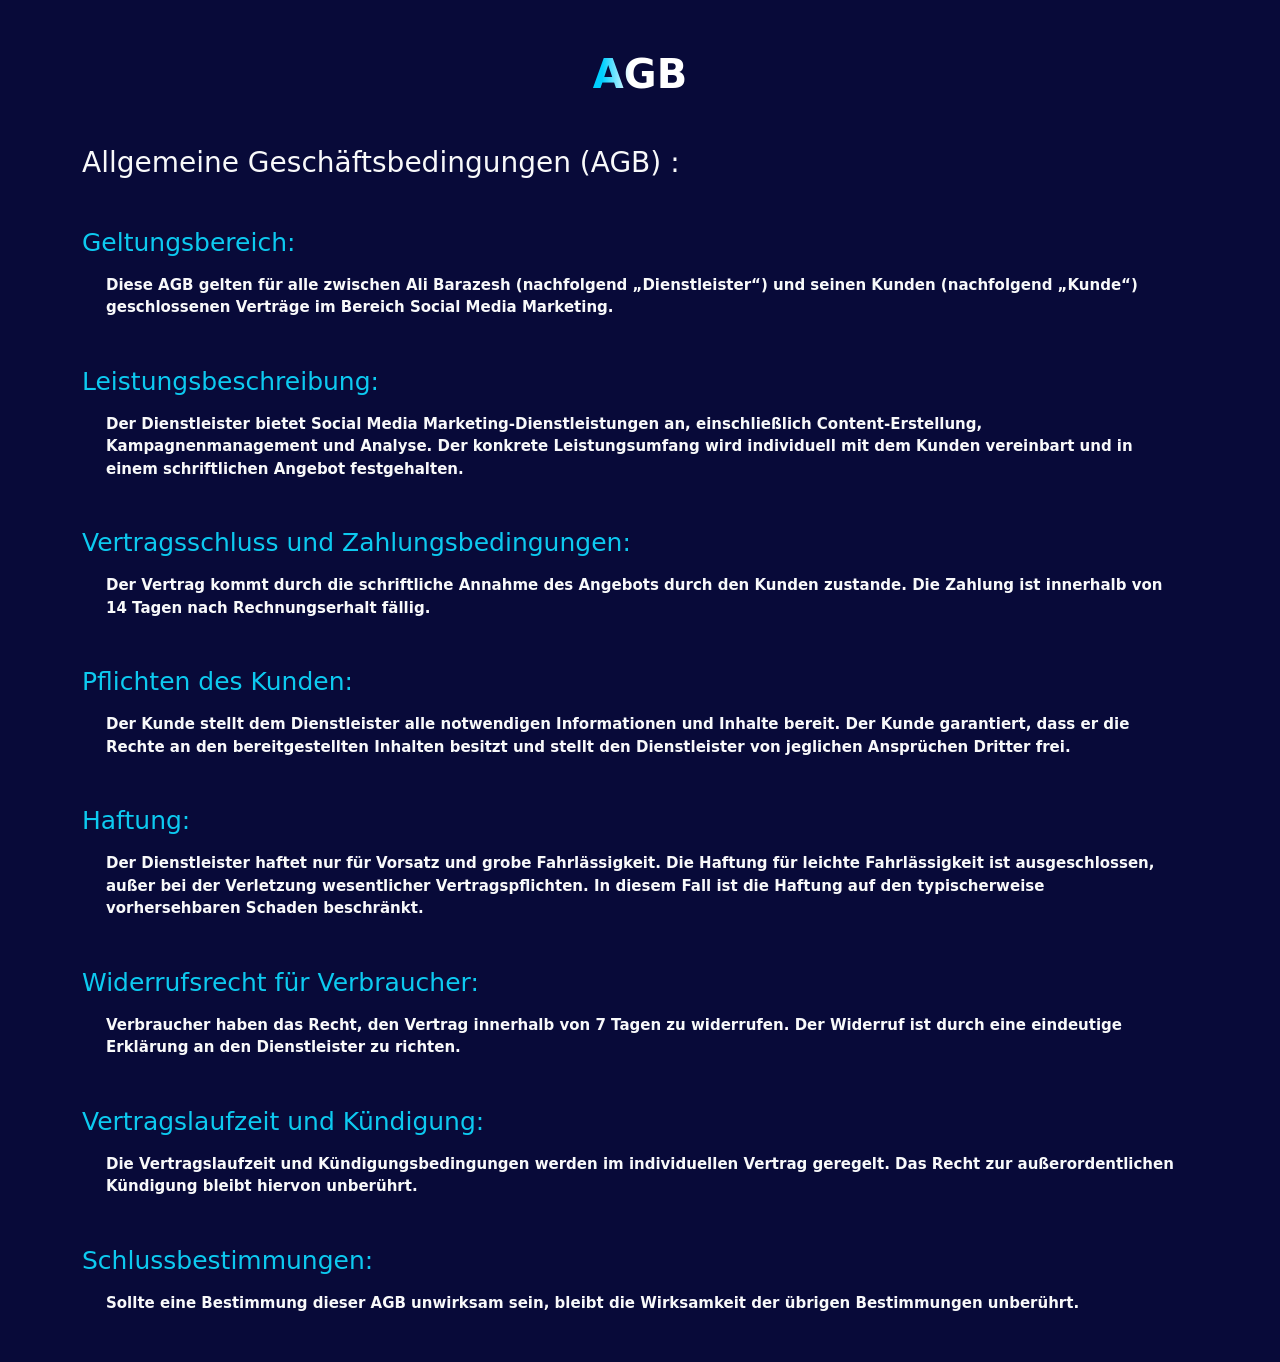
==== routes/AGB.html @ bdfd29e9 "13Nov" ====
<!DOCTYPE html>
<html lang="de">
  <head>
    <meta charset="UTF-8" />
    <meta name="viewport" content="width=device-width, initial-scale=1.0" />
    <link rel="stylesheet" href="../css/bootstrap.min.css" />
    <link rel="stylesheet" href="../css/style.css" />
    <link rel="stylesheet" href="../css/responsive.css" />
    <title>Allgemeine Geschäftsbedingungen</title>
    <meta
      name="description"
      content="Viral mit Ali – Allgemeine Geschäftsbedingungen"
    />
    <!-- Favicon -->
    <link rel="shortcut icon" href="../public/images/viral-marketing-fav.png" />
  </head>
  <body>
    <div class="container impressum">
      <div>
        <h1
          class="fw-bold text-light text-center w-100 h-100"
          style="margin-top: 50px !important"
        >
          <span class="gradient-title">AGB</span>
        </h1>
        <h2 class="text-light fs-3 my-5">Allgemeine Geschäftsbedingungen (AGB) :</h2>
      </div>
      <div class="mt-5">
        <h4 class="text-info impressum-title">Geltungsbereich:</h4>
        <div class="mx-4 mt-3">
          <p class="text-light">
            Diese AGB gelten für alle zwischen Ali Barazesh (nachfolgend
            „Dienstleister“) und seinen Kunden (nachfolgend „Kunde“)
            geschlossenen Verträge im Bereich Social Media Marketing.
          </p>
        </div>
      </div>

      <div class="mt-5">
        <h4 class="text-info impressum-title">Leistungsbeschreibung:</h4>
        <div class="mx-4 mt-3">
          <p class="text-light">
            Der Dienstleister bietet Social Media Marketing-Dienstleistungen an,
            einschließlich Content-Erstellung, Kampagnenmanagement und Analyse.
            Der konkrete Leistungsumfang wird individuell mit dem Kunden
            vereinbart und in einem schriftlichen Angebot festgehalten.
          </p>
        </div>
      </div>

      <div class="mt-5">
        <h4 class="text-info impressum-title">
          Vertragsschluss und Zahlungsbedingungen:
        </h4>
        <div class="mx-4 mt-3">
          <p class="text-light">
            Der Vertrag kommt durch die schriftliche Annahme des Angebots durch
            den Kunden zustande. Die Zahlung ist innerhalb von 14 Tagen nach
            Rechnungserhalt fällig.
          </p>
        </div>
      </div>

      <div class="mt-5">
        <h4 class="text-info impressum-title">Pflichten des Kunden:</h4>
        <div class="mx-4 mt-3">
          <p class="text-light">
            Der Kunde stellt dem Dienstleister alle notwendigen Informationen
            und Inhalte bereit. Der Kunde garantiert, dass er die Rechte an den
            bereitgestellten Inhalten besitzt und stellt den Dienstleister von
            jeglichen Ansprüchen Dritter frei.
          </p>
        </div>
      </div>

      <div class="mt-5">
        <h4 class="text-info impressum-title">Haftung:</h4>
        <div class="mx-4 mt-3">
          <p class="text-light">
            Der Dienstleister haftet nur für Vorsatz und grobe Fahrlässigkeit.
            Die Haftung für leichte Fahrlässigkeit ist ausgeschlossen, außer bei
            der Verletzung wesentlicher Vertragspflichten. In diesem Fall ist
            die Haftung auf den typischerweise vorhersehbaren Schaden
            beschränkt.
          </p>
        </div>
      </div>

      <div class="mt-5">
        <h4 class="text-info impressum-title">
          Widerrufsrecht für Verbraucher:
        </h4>
        <div class="mx-4 mt-3">
          <p class="text-light">
            Verbraucher haben das Recht, den Vertrag innerhalb von 7 Tagen zu
            widerrufen. Der Widerruf ist durch eine eindeutige Erklärung an den
            Dienstleister zu richten.
          </p>
        </div>
      </div>

      <div class="mt-5">
        <h4 class="text-info impressum-title">
          Vertragslaufzeit und Kündigung:
        </h4>
        <div class="mx-4 mt-3">
          <p class="text-light">
            Die Vertragslaufzeit und Kündigungsbedingungen werden im
            individuellen Vertrag geregelt. Das Recht zur außerordentlichen
            Kündigung bleibt hiervon unberührt.
          </p>
        </div>
      </div>

      <div class="mt-5">
        <h4 class="text-info impressum-title">Schlussbestimmungen:</h4>
        <div class="mx-4 mt-3 mb-5">
          <p class="text-light">
            Sollte eine Bestimmung dieser AGB unwirksam sein, bleibt die
            Wirksamkeit der übrigen Bestimmungen unberührt.
          </p>
        </div>
      </div>
    </div>
  </body>
</html>
---- css/style.css ----
/* Global config  */

/* font  */
:root {
  --pink-blue: linear-gradient(
    90deg,
    rgba(255, 42, 145, 1) 1%,
    rgba(13, 225, 253, 1) 100%
  );
  --pink-blue-light: linear-gradient(
    90deg,
    rgba(96, 40, 88, 1) 0%,
    rgba(41, 119, 176, 1) 100%
  );
  --darkBlue-lightBlue: linear-gradient(
    90deg,
    rgba(8, 1, 111, 1) 29%,
    rgba(0, 229, 255, 1) 100%
  );
}

* {
  margin: 0;
  padding: 0;
  box-sizing: border-box;
  animation-duration: 1s;
  animation-delay: 0s;
}

html {
  scroll-behavior: smooth;
}

body {
  background-color: #080a39;
  overflow-x: hidden;
}

i {
  cursor: pointer;
}

#register {
  background: var(--pink-blue);
  color: white;
  font-weight: bold;
  border: none;
}

.register-btn {
  font-size: 18px;
}

section,
footer {
  margin-top: 200px;
}

.title {
  font-size: 35px;
}

.gradient-title {
  font-weight: bold;
  background: linear-gradient(
    to right,
    #00cfff 10%,
    #00cfff 2%,
    #ffffff 40%,
    #ffffff 100%
  );
  -webkit-background-clip: text;
  -webkit-text-fill-color: transparent;
}

/* preloader  */

#preloader {
  background-color: #080a39;
  position: fixed;
  display: flex;
  align-items: center;
  justify-content: center;
  top: 0;
  bottom: 0;
  left: 0;
  right: 0;
  z-index: 99999;
}

#status {
  position: relative;
  width: 70px;
  height: 70px;
  border-radius: 50%;
}

#status::before,
#status::after {
  content: "";
  position: absolute;
  border-radius: inherit;
}

#status::before {
  width: 100%;
  height: 100%;
  background-image: linear-gradient(0deg, #ff00cc 0%, #333399 100%);
  animation: preloader 0.5s infinite linear;
}

#status::after {
  width: 85%;
  height: 85%;
  background-color: #080a39;
  top: 50%;
  left: 50%;
  transform: translate(-50%, -50%);
}

@keyframes preloader {
  to {
    transform: rotate(360deg);
  }
}

/* scrollbar hidden */

html::-webkit-scrollbar {
  display: none;
}

html {
  -ms-overflow-style: none;
  scrollbar-width: none;
}

/* Header  */

.navbar-brand {
  font-size: 27px;
  font-weight: 900;
}

.nav-item a {
  font-weight: 600;
  font-size: 14px;
  color: #fff;
}

.hover-underline-animation {
  display: inline-block;
  position: relative;
}

.hover-underline-animation::after {
  content: "";
  position: absolute;
  width: 100%;
  transform: scaleX(0);
  height: 2.5px;
  bottom: 0;
  left: 0;
  background-color: #f41313;
  transform-origin: bottom right;
  transition: transform 0.3s ease-out;
}

.hover-underline-animation:hover::after {
  transform: scaleX(1);
  transform-origin: bottom right;
}

.white-nav-top {
  background: rgba(0, 0, 0, 0.2);
  backdrop-filter: blur(9px) !important;
  color: white;
  padding: 10px 0;
  z-index: 99998;
}

.nav-link {
  color: white;
}

.nav-link:hover {
  color: #fff;
}

.active-link {
  color: #fff !important;
}
.active-link.active {
  border-bottom: 2.5px solid #f41313;
  padding-bottom: 6px;
}

.navbar-collapse ul li {
  margin-right: 20px;
}

.header {
  width: 100vw;
  height: 100dvh;
  overflow-y: scroll;
  background-image: url("../public/images/landing.svg");
  background-position: center;
  background-repeat: no-repeat;
  background-size: cover;
  object-fit: cover;
  /* scrollbar-width: none; */
  position: relative;
}


.content{
  width: 100%;
  position: sticky;
  top: 0;
  z-index: 2;
}

.header::before {
  content: "";
  position: absolute;
  top: 0;
  left: 0;
  width: 100%;
  height: 200dvh;
  background-color: rgba(0, 0, 255, 0.23);
  z-index: 1;
}

.left-content {
  background: rgba(255, 255, 255, 0.2);
  backdrop-filter: blur(9px);
  width: 79%;
  height: 100dvh;
  margin-left: 50px;
}

.right-content {
  width: 100%;
  height: 100dvh;
  z-index: 5;
  padding-left: 90px;
}

.landing {
  width: 100%;
  height: 100dvh !important;
}

.overlay-img {
  position: absolute;
  bottom: 0;
  left: 33%;
  z-index: 77;
}

.overlay-img img {
  width: 280px;
  height: 130px;
}

.navbar-toggler-icon {
  background-image: url("data:image/svg+xml,%3csvg xmlns='http://www.w3.org/2000/svg' viewBox='0 0 30 30'%3e%3cpath stroke='rgba(255, 0, 0, 1)' stroke-linecap='round' stroke-miterlimit='10' stroke-width='2' d='M4 7h22M4 15h22M4 23h22'/%3e%3c/svg%3e") !important;
  z-index: 99;
}

.header-btn {
  margin-top: 30px;
}
.header-btn:hover {
  color: white !important;
}

/* scroll-mobile  */

.scroll-mobile-video {
  width: 300px;
  height: 600px;
  z-index: 99;
  /* backdrop-filter: blur(9px); */

}
.scroll-mobile {
  display: flex;
  align-items: center;
  justify-content: center;
  z-index: 100;
  padding: 50px;
  width: 100%;
}

/* Introduction */

.introduction-video {
  margin-top: -140px;
}

.introduction-lable {
  color: #01cbee;
  margin-right: 5px;
  font-size: 20px;
}

.introduce-text {
  font-size: 17px;
  line-height: 30px;
}

/* Platform  */

@keyframes slide {
  from {
    transform: translateX(0);
  }
  to {
    transform: translateX(-100%);
  }
}

.logos {
  overflow: hidden;
  padding: 30px 0;
  background: transparent;
  white-space: nowrap;
  position: relative;
}

.logos:before,
.logos:after {
  position: absolute;
  top: 0;
  width: 150px;
  height: 100%;
  content: "";
  z-index: 2;
}

.logos:before {
  left: 0;
  background: linear-gradient(to left, rgba(255, 255, 255, 0), #080a39);
}

.logos:after {
  right: 0;
  background: linear-gradient(to right, rgba(255, 255, 255, 0), #080a39);
}

.logos:hover .logos-slide {
  animation-play-state: paused;
}

.logos-slide {
  display: inline-block;
  animation: 40s slide infinite linear;
}

.logos-slide img {
  height: 50px;
  margin: 0 40px;
}

/* User Priblems  */

.client-logo {
  font-size: 30px;
  background: var(--pink-blue);
}

.chex-icon {
  font-size: 15px;
  margin-right: 15px;
  font-weight: bold;
  border: 2.5px solid;
  border-radius: 50%;
  width: 30px;
  height: 30px;
  display: flex;
  align-items: center;
  justify-content: center;
  padding: 10px;
}

.problem {
  margin-top: 120px;
}

.user-problem-photo {
  width: 350px;
  height: 500px;
}

.problem-titles {
  font-size: 18px;
  font-weight: bold;
}

.problem-texts {
  font-size: 17.5px;
  line-height: 25px;
}

.problem-stats {
  font-size: 25px;
}

/* What Customers Say*/

.img-circle {
  border-radius: 50%;
  width: 90px;
  height: 90px;
  margin-right: 20px;
}

.vertical-heading h5 {
  color: #f05088;
  font-size: 14px;
  font-weight: 600;
  text-transform: uppercase;
  word-spacing: 9px;
  display: inline-block;
  transform: rotate(-90deg);
  -webkit-transform: rotate(-90deg);
  position: relative;
  top: 60px;
  left: -63px;
}

.vertical-heading h2 {
  margin: 0 0 0 35px;
  font-size: 42px;
  font-weight: 700;
  line-height: 45px;
}

#testimonials {
  background: #253071;
  padding-bottom: 45px;
  overflow: visible;
  margin-top: 200px;
}

#testimonials .vertical-heading {
  padding: 80px 0;
  margin-bottom: 50px;
  color: white;
}

#testimonial-slider {
  background: var(--pink-blue-light);
  border-radius: 20px;
}

.testimonial .row {
  margin-bottom: 25px;
}

.testimonial {
  padding: 20px 45px 0 45px;
  color: #fff;
  margin-top: -80px;
  padding-bottom: 28px;
  font-weight: 600;
}

.testimonial h3 {
  font-size: 32px;
}

.testimonial .stars {
  font-size: 20px;
}

.testimonial p {
  margin: 0;
  margin-top: 5px;
  margin-bottom: 20px;
}

.author .author-name-des {
  text-align: left;
}

.author .author-name-des p {
  margin: 0;
}

.footerdot {
  cursor: pointer;
  height: 15px;
  width: 15px;
  margin: 0 2px;
  background-color: #ffffff;
  border-radius: 50%;
  display: inline-block;
  transition: background-color 0.5s ease;
}

.activate,
.footerdot:hover {
  background-color: #01cbee;
}

/* Statistiken */

.number {
  width: 200px;
  padding-bottom: 10px;
  border-bottom: 8px solid transparent;
  border-image: linear-gradient(
    90deg,
    rgba(255, 10, 108, 1) 1%,
    rgba(45, 39, 255, 1) 60%,
    rgba(39, 178, 255, 1) 100%
  );
  border-image-slice: 1;
  font-weight: 700;
  font-size: 40px;
  margin-bottom: 10px;
}

.statistiken-text {
  font-size: 20px;
  font-weight: 700;
}

/* Work Images  */

.wrapper {
  height: 550px;
  overflow: hidden;
  gap: 20px;
}

.card-image {
  flex: 1;
  height: 100%;
  transition: flex 0.8s ease;
  cursor: pointer;
  border-radius: 35px;
}

.card-image:hover {
  flex: 5;
}

.card-1,
.card-2,
.card-3,
.card-4,
.card-5 {
  background-position: center;
  background-size: cover;
  background-repeat: no-repeat;
}

.card-1 {
  background-image: url("../public/images/car-german-5.jpeg");
}
.card-2 {
  background-image: url("../public/images/car-german-4.jpeg");
}
.card-3 {
  background-image: url("../public/images/car-german-3.jpeg");
}
.card-4 {
  background-image: url("../public/images/car-german-5.jpeg");
}
.card-5 {
  background-image: url("../public/images/car-german-5.jpeg");
}

/* Frequent Questions  */

.accordion-button::after {
  display: none;
}

.accordion {
  background: transparent;
  color: #ffffff;
  border: none;
  font-family: Arial, sans-serif;
}

.accordion-item {
  background-color: transparent;
  border: none;
  padding-top: 10px;
}

.accordion-button {
  background-color: transparent;
  color: #ffffff;
  font-size: 1.1rem;
  font-weight: bold;
  padding: 1rem;
  border: none;
  border-image: var(--darkBlue-lightBlue);
  border-image-slice: 1;
  border-bottom: 1px solid transparent;
  position: relative;
}

.accordion-button:not(.collapsed) {
  background-color: transparent;
  color: #ffffff;
  box-shadow: none;
}

.accordion-button::before {
  content: "+";
  font-size: 1.5rem;
  color: #232554;
  background: #00b0ff;
  border-radius: 50%;
  width: 30px;
  height: 30px;
  display: flex;
  align-items: center;
  justify-content: center;
  position: absolute;
  right: 1rem;
  top: 50%;
  transform: translateY(-50%);
  transition: transform 0.3s ease;
}

.accordion-button:not(.collapsed)::before {
  content: "-";
  transform: translateY(-50%) rotate(180deg);
}

.accordion-body {
  background-color: rgba(19, 20, 61, 0.8);
  border-top: 1px solid rgba(255, 255, 255, 0.1);
  padding: 1rem 1.5rem;
  color: #01cbee;
  text-align: justify;
  font-size: 17px;
  line-height: 25px;
}

.question {
  font-size: 17px;
  margin-right: 50px;
}

/* Footer  */

.footer {
  height: 400px;
}

.footer-logo {
  font-size: 30px;
  font-weight: 900;
}

.footer-container {
  position: relative;
  background-position: center;
  background-repeat: no-repeat;
  background-size: cover;
}

.footer-container::before {
  content: "";
  position: absolute;
  top: 0;
  left: 0;
  width: 100%;
  height: 100%;
  background-image: url("../public/images/footer-2.svg");
  background-position: center;
  background-repeat: no-repeat;
  background-size: cover;
  opacity: 0.3;
  z-index: 1;
}

.footer-container .footer {
  position: relative;
  z-index: 2;
}

.footer-text {
  font-weight: bold;
  font-size: 17px;
}

.email {
  font-weight: 600;
}

.footer-icons i:hover {
  transition: all 0.1s ease;
  transform: translateY(-5px);
}

.copyRight {
  background-color: transparent;
  color: #fff;
  font-weight: 600;
  font-size: 17px;
}

.rules-link {
  padding-top: 22px;
  padding-bottom: 22px;
}

.rules-link a {
  cursor: pointer;
  font-size: 14px;
  font-weight: 600;
  text-decoration: none;
  color: white;
  transition: color 0.3s ease;
}

.rules-link a:hover {
  color: #0dcaf0;
}

/* -------------------------------- */

.impressum p {
  font-weight: bold;
  font-size: 15px;
}

.impressum-title {
  font-size: 25px;
}
---- css/responsive.css ----
@media (max-width: 768px) {
  .title,.navbar-brand,.footer-logo{
    font-size: 25px;
  }
  header {
    height: 100vh !important;
  }
  .left-content,
  .right-content {
    margin: 0;
    padding: 0;
  }
  .overlay-img {
    display: none !important;
  }
  .header-btn {
    margin: 20px 0;
  }

  .left-content {
    width: 100%;
    height: 200px;
  }

  .right-content {
    margin-top: 100px;
    width: 100%;
    height: 300px;
    margin-bottom: 50px;
  }

  .right-content h1 {
    font-size: 35px;
  }

  /* introduction  */

  .introduction-video {
    margin-top: -80px !important;
  }

  /* platform  */
  .platforms {
    margin-top: 40px;
  }

  /* user problem  */
  .problem {
    margin-top: 0;
  }

  .client-logo{
    font-size: 17px;
  }

  .problem-titles{
    font-size: 16px;
  }
  .problem-texts{
    font-size: 14px;
  }

  .problem-stats{
    font-size: 18px;
  }

  .problem-stats-text{
    font-size: 14px;
  }

  .chex-icon {
    font-size: 12px;
    border: 2px solid;
    width: 25px;
    height: 25px;
  }


  /* what customers say  */
  .vertical-heading {
    text-align: center;
}
.vertical-heading h5 {
    -webkit-transform: rotate(0deg);
    transform: rotate(0deg);
    display: block;
    position: static;
    margin-bottom: 15px;
}
.vertical-heading h2 {
    font-size: 29px;
    line-height: normal;
    margin: 0;
}

/* Testimonials */
#testimonials {
    padding-top: 45px;
}
#testimonial-slider {
    top: 0;
}
#testimonials .vertical-heading {
    padding: 0;
}

.testimonial {
  margin-top: 0px;
  margin-bottom: 40px;
}
.testimonial .row {
    margin: 0;
}
.testimonial h3 {
    font-size: 22px;
}
.testimonial .stars {
    font-size: 16px;
}
.author img {
    width: 60px !important;
    height: 60px;
}

  /*  work images */
  .wrapper {
    width: 300px;
    height: 400px;
  }

  /* statistic  */
  .number {
    border-bottom: 4px solid transparent;
    font-size: 20px;
    width: 130px;
  }
  .statistiken-text {
    font-size: 13px;
  }

  /* footer  */
  .footer-text {
    font-size: 12px;
    padding: 0 40px;
  }

  .copyRight{
    font-size: 14px;
  }

  /* Questions  */
  .question {
    font-size: 12px;
  }

  .accordion-button::before {
    font-size: 1rem;
    width: 25px;
    height: 25px;
  }
  .accordion-body {
    font-size: 12px;
    line-height: 20px;
  }


   /* ------------------------------- */
   .impressum-title{
    font-size: 17px;
  }
  .impressum p{
    font-size: 13px;
  }

}


@media (max-width: 992px) {
  .scroll-mobile-video {
    width: 250px;
    height: 450px;
  }

  .user-problem-photo{
    width: 300px;
    height: 500px;
  }

  .register-btn {
    font-size: 14px;
  }

  .introduction-video {
    margin-top: 0px;
  }

  .introduction-lable {
    color: #01cbee;
    font-size: 16px;
  }

  .introduce-text {
    font-size: 14px;
    line-height: 30px;
  }
}


@media (min-width: 768px) and (max-width: 991px) {

  /* Generic */
  .vertical-heading h2 {
      font-size: 29px;
  }
 
}


@media (max-width: 480px) {
  /* Generic */
  .title,.navbar-brand,.footer-logo{
    font-size: 22px;
  }

  .vertical-heading h2 {
      font-size: 22px;
  }
  /* Testimonials */
  .testimonial h3 {
      font-size: 19px;
      line-height: 18px;
  }
  .testimonial .stars {
      font-size: 14px;
  }

  
  /* statistic  */
  .number {
    border-bottom: 4px solid transparent;
    font-size: 17px;
    width: 90px;
  }
  .statistiken-text {
    font-size: 10px;
  }

  .copyRight{
    font-size: 12px;
  }

}

@media (max-width: 320px) {
  /* Testimonials */
  .testimonial h3 {
      font-size: 17px;
      line-height: 16px;
  }
  .testimonial .stars {
      font-size: 12px;
  }
}


/* 
Breakpoint prefix	Minimum width	CSS
sm	640px	@media (min-width: 640px) { ... }
md	768px	@media (min-width: 768px) { ... }
lg	1024px	@media (min-width: 1024px) { ... }
xl	1280px	@media (min-width: 1280px) { ... } */
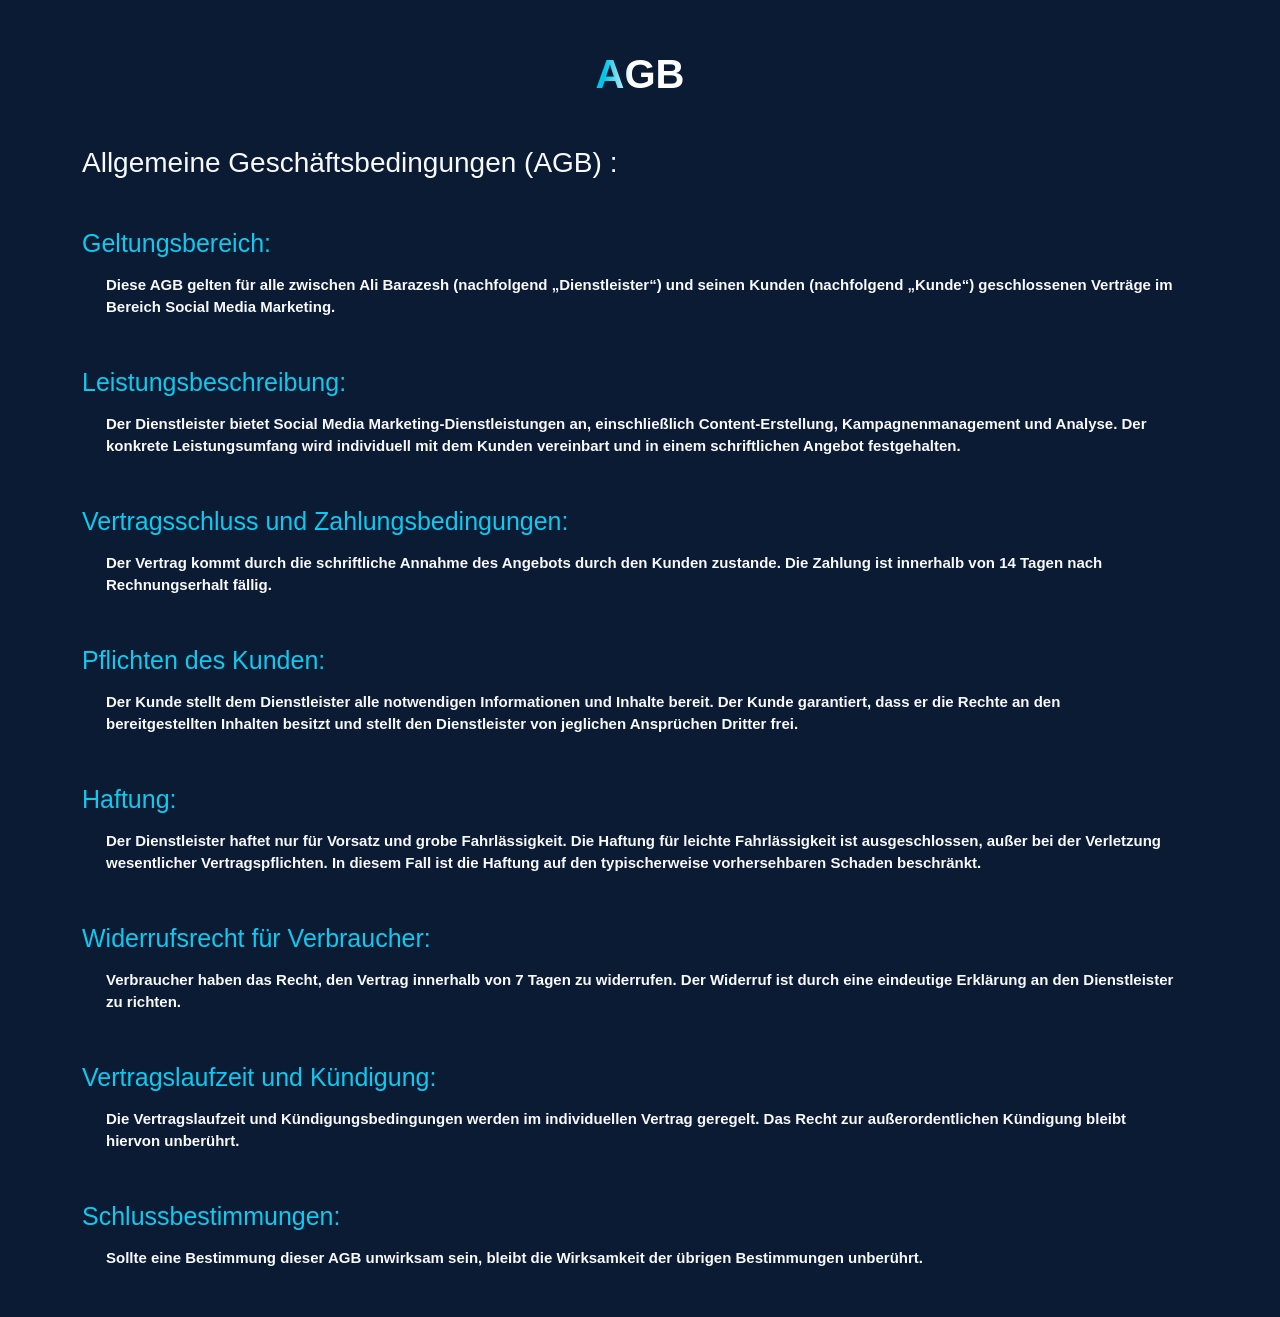
==== commit dce3e908: "clean up" ====
--- a/routes/AGB.html
+++ b/routes/AGB.html
@@ -3,7 +3,7 @@
   <head>
     <meta charset="UTF-8" />
     <meta name="viewport" content="width=device-width, initial-scale=1.0" />
-    <link rel="stylesheet" href="../css/bootstrap.min.css" />
+    <link rel="stylesheet" href="../css/bootstrap/bootstrap.min.css" />
     <link rel="stylesheet" href="../css/style.css" />
     <link rel="stylesheet" href="../css/responsive.css" />
     <title>Allgemeine Geschäftsbedingungen</title>
--- a/css/style.css
+++ b/css/style.css
@@ -1,22 +1,23 @@
 /* Global config  */
 
 /* font  */
+@font-face {
+  font-family: 'FunnelDisplay';
+  src: url('./fonts/Funnel_Display/FunnelDisplay-VariableFont_wght.ttf') format('truetype');
+  font-weight: 100 900;
+  font-style: normal;
+}
+
+/* colors  */
 :root {
-  --pink-blue: linear-gradient(
-    90deg,
-    rgba(255, 42, 145, 1) 1%,
-    rgba(13, 225, 253, 1) 100%
-  );
-  --pink-blue-light: linear-gradient(
-    90deg,
-    rgba(96, 40, 88, 1) 0%,
-    rgba(41, 119, 176, 1) 100%
-  );
-  --darkBlue-lightBlue: linear-gradient(
-    90deg,
-    rgba(8, 1, 111, 1) 29%,
-    rgba(0, 229, 255, 1) 100%
-  );
+  --body:#0B1B34;
+  --blue : #00C6E9;
+  --red : #BC2525;
+  --customer:#162B4D;
+  --blue-to-white:linear-gradient(to right, #00C6E9 10%, #00C6E9 2%, #ffffff 40%,#ffffff 100%);
+  --statistik:linear-gradient(90deg,#BC2525 1%,#19376d 60%,#0b2447 100%);
+  --darkBlue-lightBlue: linear-gradient(90deg,#162B4D 29%,#00C6E9 100%);
+  --red-blue-light: #19376d;
 }
 
 * {
@@ -32,7 +33,8 @@
 }
 
 body {
-  background-color: #080a39;
+  background-color: var(--body);
+  font-family: 'FunnelDisplay',sans-serif;
   overflow-x: hidden;
 }
 
@@ -40,15 +42,27 @@
   cursor: pointer;
 }
 
+.text-red{
+  color: var(--red);
+}
+
+.text-blue{
+  color: var(--blue);
+}
+
 #register {
-  background: var(--pink-blue);
-  color: white;
+  background: var(--blue);
+  color: var(--customer);
   font-weight: bold;
   border: none;
 }
 
 .register-btn {
   font-size: 18px;
+}
+
+.logo-mid-name{
+  color: var(--blue);
 }
 
 section,
@@ -62,13 +76,7 @@
 
 .gradient-title {
   font-weight: bold;
-  background: linear-gradient(
-    to right,
-    #00cfff 10%,
-    #00cfff 2%,
-    #ffffff 40%,
-    #ffffff 100%
-  );
+  background: var(--blue-to-white);
   -webkit-background-clip: text;
   -webkit-text-fill-color: transparent;
 }
@@ -76,7 +84,7 @@
 /* preloader  */
 
 #preloader {
-  background-color: #080a39;
+  background-color: var(--body);
   position: fixed;
   display: flex;
   align-items: center;
@@ -112,7 +120,7 @@
 #status::after {
   width: 85%;
   height: 85%;
-  background-color: #080a39;
+  background-color: var(--body);
   top: 50%;
   left: 50%;
   transform: translate(-50%, -50%);
@@ -145,7 +153,7 @@
 .nav-item a {
   font-weight: 600;
   font-size: 14px;
-  color: #fff;
+  color: white;
 }
 
 .hover-underline-animation {
@@ -161,7 +169,7 @@
   height: 2.5px;
   bottom: 0;
   left: 0;
-  background-color: #f41313;
+  background-color: var(--red);
   transform-origin: bottom right;
   transition: transform 0.3s ease-out;
 }
@@ -184,11 +192,11 @@
 }
 
 .nav-link:hover {
-  color: #fff;
+  color: white;
 }
 
 .active-link {
-  color: #fff !important;
+  color: white !important;
 }
 .active-link.active {
   border-bottom: 2.5px solid #f41313;
@@ -196,7 +204,7 @@
 }
 
 .navbar-collapse ul li {
-  margin-right: 20px;
+  margin-right: 10px;
 }
 
 .header {
@@ -208,16 +216,7 @@
   background-repeat: no-repeat;
   background-size: cover;
   object-fit: cover;
-  /* scrollbar-width: none; */
   position: relative;
-}
-
-
-.content{
-  width: 100%;
-  position: sticky;
-  top: 0;
-  z-index: 2;
 }
 
 .header::before {
@@ -227,8 +226,16 @@
   left: 0;
   width: 100%;
   height: 200dvh;
-  background-color: rgba(0, 0, 255, 0.23);
+  background-color: var(--body);
+  opacity: 60%;
   z-index: 1;
+}
+
+.content{
+  width: 100%;
+  position: sticky;
+  top: 0;
+  z-index: 2;
 }
 
 .left-content {
@@ -270,8 +277,10 @@
 
 .header-btn {
   margin-top: 30px;
+  color: var(--red) !important;
 }
 .header-btn:hover {
+  background-color: var(--red) !important;
   color: white !important;
 }
 
@@ -300,9 +309,9 @@
 }
 
 .introduction-lable {
-  color: #01cbee;
-  margin-right: 5px;
+  color: var(--blue);
   font-size: 20px;
+  margin-right: 6px;
 }
 
 .introduce-text {
@@ -341,12 +350,12 @@
 
 .logos:before {
   left: 0;
-  background: linear-gradient(to left, rgba(255, 255, 255, 0), #080a39);
+  background: linear-gradient(to left, rgba(255, 255, 255, 0), #0B1B34);
 }
 
 .logos:after {
   right: 0;
-  background: linear-gradient(to right, rgba(255, 255, 255, 0), #080a39);
+  background: linear-gradient(to right, rgba(255, 255, 255, 0), #0B1B34);
 }
 
 .logos:hover .logos-slide {
@@ -367,7 +376,7 @@
 
 .client-logo {
   font-size: 30px;
-  background: var(--pink-blue);
+  background: var(--customer);
 }
 
 .chex-icon {
@@ -416,8 +425,15 @@
   margin-right: 20px;
 }
 
+.customerImg{
+  width: 200px;
+  height: 55px;
+  padding-left: 30px;
+  margin-top: 25px;
+}
+
 .vertical-heading h5 {
-  color: #f05088;
+  color: var(--red);
   font-size: 14px;
   font-weight: 600;
   text-transform: uppercase;
@@ -438,7 +454,7 @@
 }
 
 #testimonials {
-  background: #253071;
+  background: var(--customer);
   padding-bottom: 45px;
   overflow: visible;
   margin-top: 200px;
@@ -451,7 +467,7 @@
 }
 
 #testimonial-slider {
-  background: var(--pink-blue-light);
+  background: var(--red-blue-light);
   border-radius: 20px;
 }
 
@@ -461,7 +477,7 @@
 
 .testimonial {
   padding: 20px 45px 0 45px;
-  color: #fff;
+  color: white;
   margin-top: -80px;
   padding-bottom: 28px;
   font-weight: 600;
@@ -494,7 +510,7 @@
   height: 15px;
   width: 15px;
   margin: 0 2px;
-  background-color: #ffffff;
+  background-color: white;
   border-radius: 50%;
   display: inline-block;
   transition: background-color 0.5s ease;
@@ -502,7 +518,7 @@
 
 .activate,
 .footerdot:hover {
-  background-color: #01cbee;
+  background-color: var(--blue);
 }
 
 /* Statistiken */
@@ -511,12 +527,7 @@
   width: 200px;
   padding-bottom: 10px;
   border-bottom: 8px solid transparent;
-  border-image: linear-gradient(
-    90deg,
-    rgba(255, 10, 108, 1) 1%,
-    rgba(45, 39, 255, 1) 60%,
-    rgba(39, 178, 255, 1) 100%
-  );
+  border-image: var(--statistik);
   border-image-slice: 1;
   font-weight: 700;
   font-size: 40px;
@@ -582,9 +593,9 @@
 
 .accordion {
   background: transparent;
-  color: #ffffff;
+  color: white;
   border: none;
-  font-family: Arial, sans-serif;
+  /* font-family: Arial, sans-serif !important; */
 }
 
 .accordion-item {
@@ -608,15 +619,15 @@
 
 .accordion-button:not(.collapsed) {
   background-color: transparent;
-  color: #ffffff;
+  color: white;
   box-shadow: none;
 }
 
 .accordion-button::before {
   content: "+";
   font-size: 1.5rem;
-  color: #232554;
-  background: #00b0ff;
+  color: var(--body);
+  background: var(--blue);
   border-radius: 50%;
   width: 30px;
   height: 30px;
@@ -636,10 +647,9 @@
 }
 
 .accordion-body {
-  background-color: rgba(19, 20, 61, 0.8);
-  border-top: 1px solid rgba(255, 255, 255, 0.1);
+  background-color: var(--customer);
   padding: 1rem 1.5rem;
-  color: #01cbee;
+  color: var(--blue);
   text-align: justify;
   font-size: 17px;
   line-height: 25px;
@@ -675,11 +685,10 @@
   left: 0;
   width: 100%;
   height: 100%;
-  background-image: url("../public/images/footer-2.svg");
+  background-image: url("../public/images/lf.svg");
   background-position: center;
   background-repeat: no-repeat;
   background-size: cover;
-  opacity: 0.3;
   z-index: 1;
 }
 
@@ -703,15 +712,15 @@
 }
 
 .copyRight {
-  background-color: transparent;
-  color: #fff;
+  background-color: var(--customer);
+  color: white;
   font-weight: 600;
-  font-size: 17px;
+  font-size: 16px;
 }
 
 .rules-link {
-  padding-top: 22px;
-  padding-bottom: 22px;
+  padding-top: 10px;
+  padding-bottom: 10px;
 }
 
 .rules-link a {
@@ -724,7 +733,7 @@
 }
 
 .rules-link a:hover {
-  color: #0dcaf0;
+  color: var(--blue);
 }
 
 /* -------------------------------- */
--- a/css/responsive.css
+++ b/css/responsive.css
@@ -77,6 +77,12 @@
 
 
   /* what customers say  */
+  .customerImg{
+    width: 170px;
+    height: 50px;
+    padding-left: 0px;
+    margin-top: 20px;
+  }
   .vertical-heading {
     text-align: center;
 }
